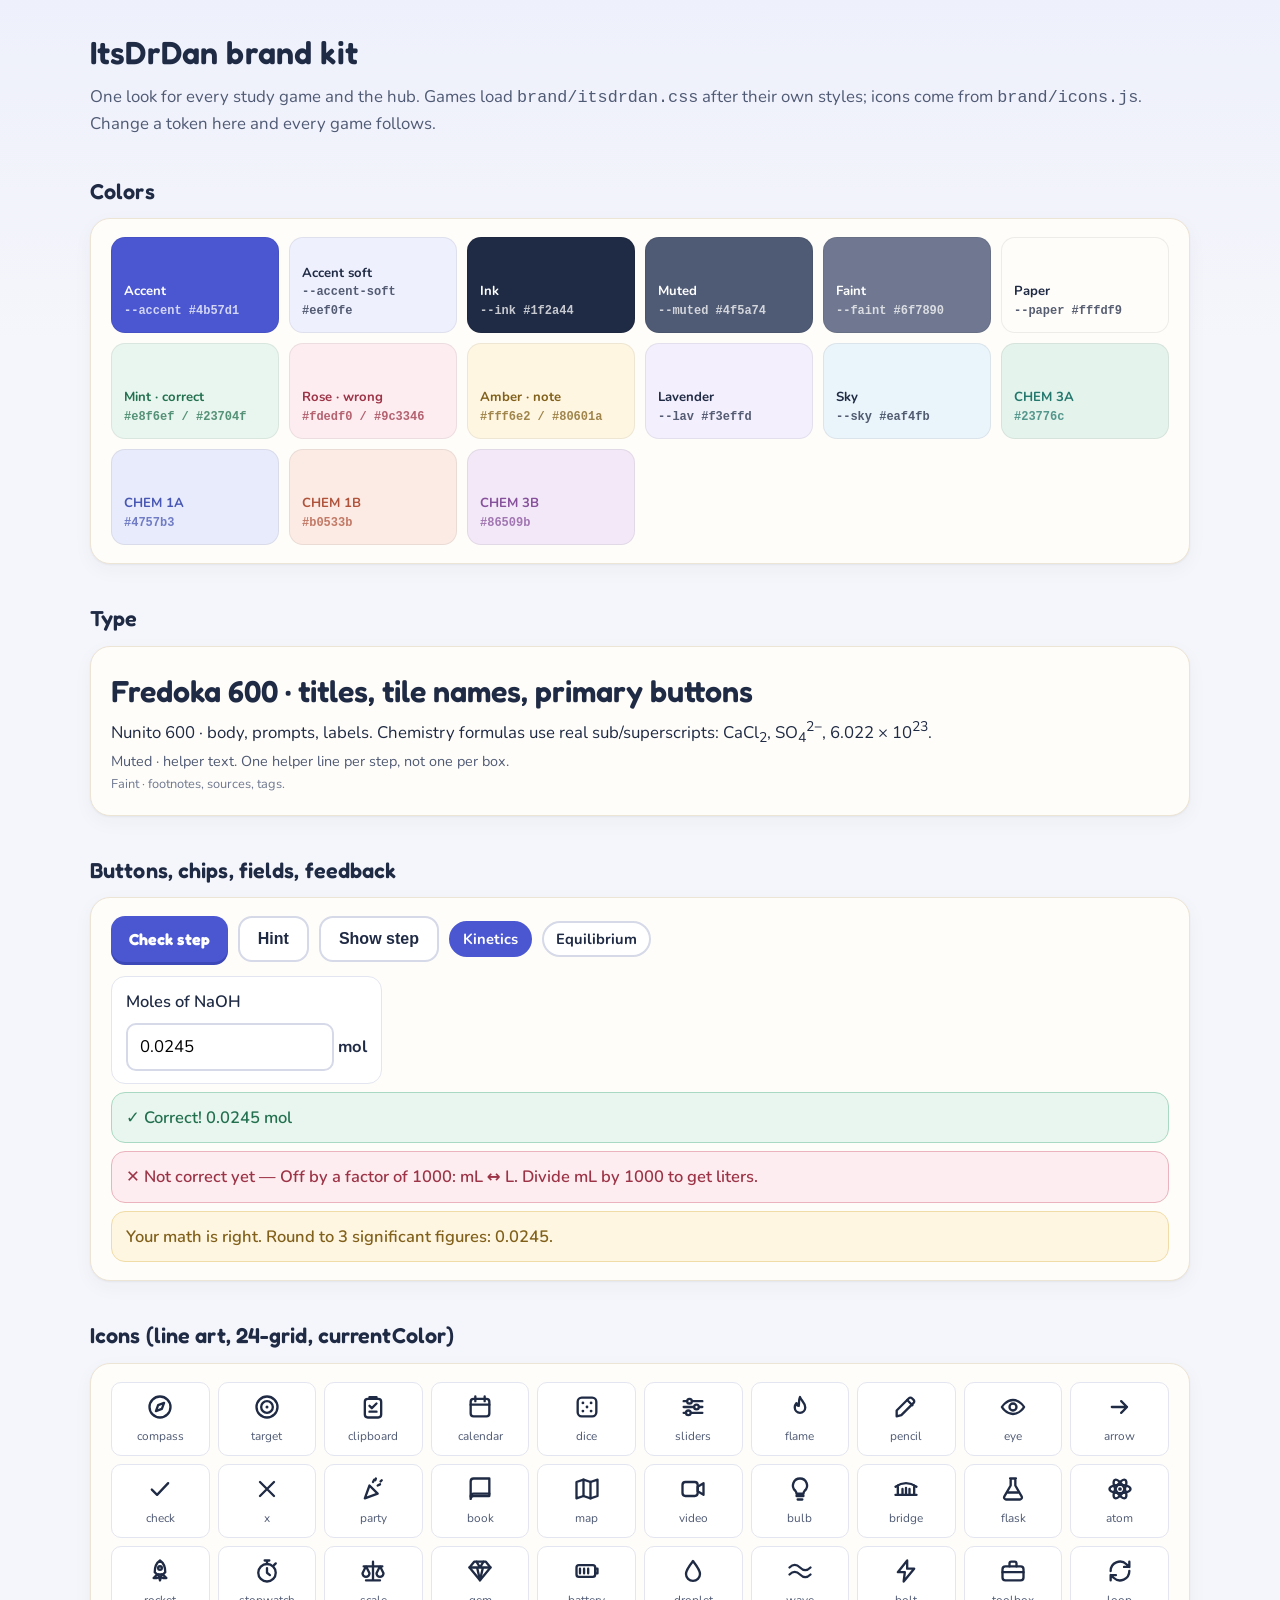
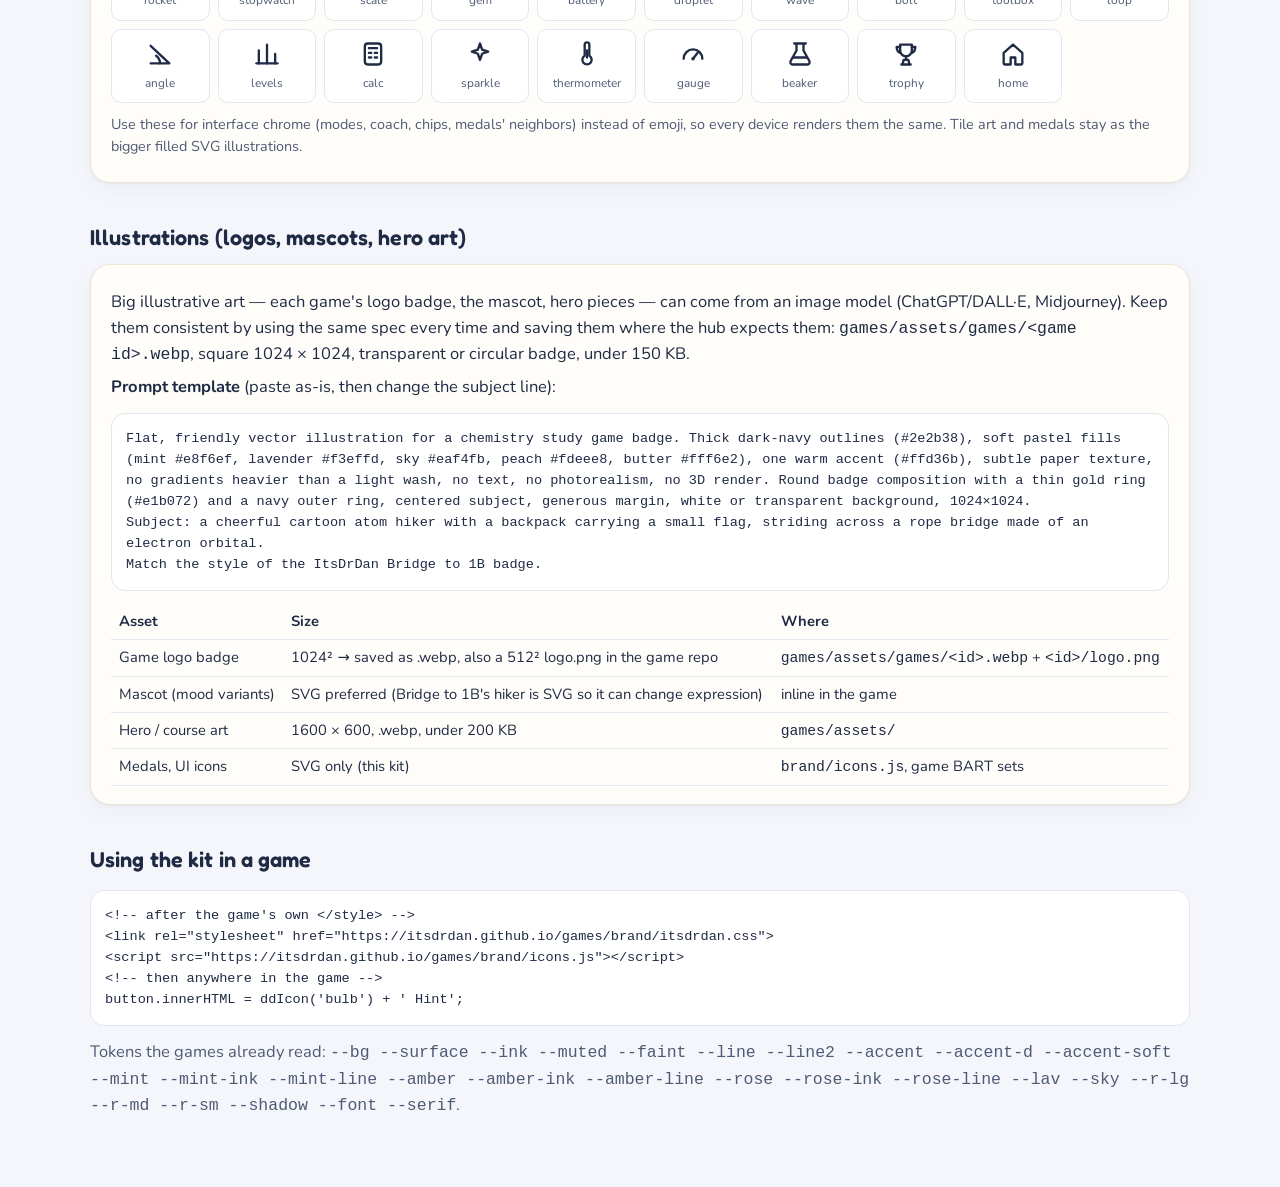
==== brand/index.html @ 63e10af7 "Brand kit: brand/itsdrdan.css (shared tokens + Fredoka/Nunito), brand/icons.js (line-art icon set), " ====
<!doctype html>
<html lang="en">
<head>
<meta charset="utf-8">
<meta name="viewport" content="width=device-width,initial-scale=1">
<meta name="robots" content="noindex">
<title>ItsDrDan brand kit · study games</title>
<link rel="icon" href="../assets/logo-32.png">
<link rel="stylesheet" href="itsdrdan.css">
<style>
body{margin:0;background:linear-gradient(180deg,#eef0fb 0,var(--bg) 340px);color:var(--ink);line-height:1.55;font-size:16.5px}
.wrap{max-width:1100px;margin:auto;padding:28px 18px 70px}
h1{font-size:2rem;margin:0 0 4px}h2{font-size:1.35rem;margin:38px 0 10px}p{margin:6px 0}
.lead{color:var(--muted);font-size:1.05rem}
.card{background:var(--paper);border:1px solid #ece4d4;border-radius:var(--r-lg);box-shadow:var(--shadow);padding:18px 20px}
.sw{display:grid;grid-template-columns:repeat(auto-fill,minmax(150px,1fr));gap:10px}
.sw div{border-radius:var(--r-md);padding:12px;border:1px solid #0001;min-height:70px;display:flex;flex-direction:column;justify-content:flex-end;font-size:.82rem;font-weight:700}
.sw code{font-size:.75rem;opacity:.75;font-weight:600}
.icons{display:grid;grid-template-columns:repeat(auto-fill,minmax(96px,1fr));gap:8px}
.icons div{text-align:center;background:#fff;border:1px solid var(--line);border-radius:var(--r-sm);padding:10px 4px;font-size:.74rem;color:var(--muted)}
.icons .ui{width:28px;height:28px;color:var(--ink);display:block;margin:0 auto 6px}
.row{display:flex;gap:10px;flex-wrap:wrap;align-items:center}
.btn{display:inline-flex;align-items:center;gap:8px;min-height:46px;padding:9px 18px;border-radius:14px;border:0;font-weight:700;cursor:pointer;font-size:1rem}
.btn.primary{background:var(--accent);color:#fff;box-shadow:0 3px 0 var(--accent-d);font-family:var(--font-display)}
.btn.secondary{background:#fff;color:var(--ink);border:2px solid var(--line2)}
.chip{display:inline-flex;align-items:center;gap:6px;border:2px solid var(--line2);background:#fff;border-radius:999px;padding:5px 12px;font-weight:700;font-size:.92rem}
.chip.on{background:var(--accent);border-color:var(--accent);color:#fff}
.field{display:block;background:#fff;border:1px solid var(--line);border-radius:var(--r-md);padding:12px 14px}
.field span{display:block;font-weight:600;margin-bottom:8px}.field input{font:inherit;font-size:1.05rem;padding:9px 12px;border:2px solid var(--line2);border-radius:var(--r-sm);width:180px}
.fb{border-radius:var(--r-md);padding:12px 14px;margin-top:8px;font-weight:600}
.fb.good{background:var(--mint);border:1.5px solid var(--mint-line);color:var(--mint-ink)}.fb.bad{background:var(--rose);border:1.5px solid var(--rose-line);color:var(--rose-ink)}.fb.info{background:var(--amber);border:1.5px solid var(--amber-line);color:var(--amber-ink)}
pre{background:#fff;border:1px solid var(--line);border-radius:var(--r-md);padding:14px;overflow:auto;font-size:.85rem;white-space:pre-wrap}
.type p{margin:2px 0}
table{border-collapse:collapse;width:100%;font-size:.92rem}td,th{text-align:left;padding:6px 8px;border-bottom:1px solid var(--line);vertical-align:top}
</style>
</head>
<body><div class="wrap">
<h1>ItsDrDan brand kit</h1>
<p class="lead">One look for every study game and the hub. Games load <code>brand/itsdrdan.css</code> after their own styles; icons come from <code>brand/icons.js</code>. Change a token here and every game follows.</p>

<h2>Colors</h2>
<div class="card"><div class="sw">
 <div style="background:var(--accent);color:#fff">Accent<code>--accent #4b57d1</code></div>
 <div style="background:var(--accent-soft)">Accent soft<code>--accent-soft #eef0fe</code></div>
 <div style="background:var(--ink);color:#fff">Ink<code>--ink #1f2a44</code></div>
 <div style="background:var(--muted);color:#fff">Muted<code>--muted #4f5a74</code></div>
 <div style="background:var(--faint);color:#fff">Faint<code>--faint #6f7890</code></div>
 <div style="background:var(--paper)">Paper<code>--paper #fffdf9</code></div>
 <div style="background:var(--mint);color:var(--mint-ink)">Mint · correct<code>#e8f6ef / #23704f</code></div>
 <div style="background:var(--rose);color:var(--rose-ink)">Rose · wrong<code>#fdedf0 / #9c3346</code></div>
 <div style="background:var(--amber);color:var(--amber-ink)">Amber · note<code>#fff6e2 / #80601a</code></div>
 <div style="background:var(--lav)">Lavender<code>--lav #f3effd</code></div>
 <div style="background:var(--sky)">Sky<code>--sky #eaf4fb</code></div>
 <div style="background:var(--c3A-bg);color:var(--c3A)">CHEM 3A<code>#23776c</code></div>
 <div style="background:var(--c1A-bg);color:var(--c1A)">CHEM 1A<code>#4757b3</code></div>
 <div style="background:var(--c1B-bg);color:var(--c1B)">CHEM 1B<code>#b0533b</code></div>
 <div style="background:var(--c3B-bg);color:var(--c3B)">CHEM 3B<code>#86509b</code></div>
</div></div>

<h2>Type</h2>
<div class="card type">
 <p style="font-family:var(--font-display);font-size:1.9rem;font-weight:600">Fredoka 600 · titles, tile names, primary buttons</p>
 <p style="font-size:1.05rem">Nunito 600 · body, prompts, labels. Chemistry formulas use real sub/superscripts: CaCl<sub>2</sub>, SO<sub>4</sub><sup>2−</sup>, 6.022 × 10<sup>23</sup>.</p>
 <p style="color:var(--muted);font-size:.9rem">Muted · helper text. One helper line per step, not one per box.</p>
 <p style="color:var(--faint);font-size:.8rem">Faint · footnotes, sources, tags.</p>
</div>

<h2>Buttons, chips, fields, feedback</h2>
<div class="card">
 <div class="row"><button class="btn primary">Check step</button><button class="btn secondary">Hint</button><button class="btn secondary">Show step</button><span class="chip on">Kinetics</span><span class="chip">Equilibrium</span></div>
 <div class="row" style="margin-top:14px;align-items:flex-start"><label class="field"><span>Moles of NaOH</span><input value="0.0245"> <b>mol</b></label></div>
 <div class="fb good">✓ Correct! 0.0245 mol</div>
 <div class="fb bad">✕ Not correct yet — Off by a factor of 1000: mL ↔ L. Divide mL by 1000 to get liters.</div>
 <div class="fb info">Your math is right. Round to 3 significant figures: 0.0245.</div>
</div>

<h2>Icons (line art, 24-grid, currentColor)</h2>
<div class="card"><div class="icons" id="icons"></div><p style="color:var(--muted);font-size:.9rem;margin-top:10px">Use these for interface chrome (modes, coach, chips, medals' neighbors) instead of emoji, so every device renders them the same. Tile art and medals stay as the bigger filled SVG illustrations.</p></div>

<h2>Illustrations (logos, mascots, hero art)</h2>
<div class="card">
<p>Big illustrative art — each game's logo badge, the mascot, hero pieces — can come from an image model (ChatGPT/DALL·E, Midjourney). Keep them consistent by using the same spec every time and saving them where the hub expects them: <code>games/assets/games/&lt;game id&gt;.webp</code>, square 1024 × 1024, transparent or circular badge, under 150 KB.</p>
<p><b>Prompt template</b> (paste as-is, then change the subject line):</p>
<pre>Flat, friendly vector illustration for a chemistry study game badge. Thick dark-navy outlines (#2e2b38), soft pastel fills (mint #e8f6ef, lavender #f3effd, sky #eaf4fb, peach #fdeee8, butter #fff6e2), one warm accent (#ffd36b), subtle paper texture, no gradients heavier than a light wash, no text, no photorealism, no 3D render. Round badge composition with a thin gold ring (#e1b072) and a navy outer ring, centered subject, generous margin, white or transparent background, 1024×1024.
Subject: a cheerful cartoon atom hiker with a backpack carrying a small flag, striding across a rope bridge made of an electron orbital.
Match the style of the ItsDrDan Bridge to 1B badge.</pre>
<table><tr><th>Asset</th><th>Size</th><th>Where</th></tr>
<tr><td>Game logo badge</td><td>1024² → saved as .webp, also a 512² logo.png in the game repo</td><td><code>games/assets/games/&lt;id&gt;.webp</code> + <code>&lt;id&gt;/logo.png</code></td></tr>
<tr><td>Mascot (mood variants)</td><td>SVG preferred (Bridge to 1B's hiker is SVG so it can change expression)</td><td>inline in the game</td></tr>
<tr><td>Hero / course art</td><td>1600 × 600, .webp, under 200 KB</td><td><code>games/assets/</code></td></tr>
<tr><td>Medals, UI icons</td><td>SVG only (this kit)</td><td><code>brand/icons.js</code>, game BART sets</td></tr></table>
</div>

<h2>Using the kit in a game</h2>
<pre>&lt;!-- after the game's own &lt;/style&gt; --&gt;
&lt;link rel="stylesheet" href="https://itsdrdan.github.io/games/brand/itsdrdan.css"&gt;
&lt;script src="https://itsdrdan.github.io/games/brand/icons.js"&gt;&lt;/script&gt;
&lt;!-- then anywhere in the game --&gt;
button.innerHTML = ddIcon('bulb') + ' Hint';</pre>
<p style="color:var(--muted)">Tokens the games already read: <code>--bg --surface --ink --muted --faint --line --line2 --accent --accent-d --accent-soft --mint --mint-ink --mint-line --amber --amber-ink --amber-line --rose --rose-ink --rose-line --lav --sky --r-lg --r-md --r-sm --shadow --font --serif</code>.</p>
</div>
<script src="icons.js"></script>
<script>document.getElementById('icons').innerHTML=Object.keys(DD_ICONS).map(k=>'<div>'+ddIcon(k)+k+'</div>').join('');</script>
</body></html>
---- brand/itsdrdan.css ----
/* ItsDrDan study games — shared brand sheet (v1, Nov 2026)
   Load AFTER a game's own <style>:  <link rel="stylesheet" href="https://itsdrdan.github.io/games/brand/itsdrdan.css">
   It sets the shared tokens (colors, radii, shadow, fonts) that every game template already reads through var(),
   loads the two brand fonts, and styles the shared .ui line-art icons. A game that can't reach it keeps its inline look.
   Edit here once → every game and the study hub follow on their next load. */
@import url("https://fonts.googleapis.com/css2?family=Fredoka:wght@500;600;700&family=Nunito:wght@500;600;700;800;900&display=swap");

:root{
  /* surfaces + text */
  --bg:#f5f6fb;--surface:#fff;--paper:#fffdf9;--ink:#1f2a44;--muted:#4f5a74;--faint:#6f7890;--line:#e3e6f0;--line2:#d5d9e8;
  /* accent + pastels */
  --accent:#4b57d1;--accent-d:#3c47b8;--accent-soft:#eef0fe;
  --mint:#e8f6ef;--mint-ink:#23704f;--mint-line:#a9d9c2;
  --amber:#fff6e2;--amber-ink:#80601a;--amber-line:#f0dca6;
  --rose:#fdedf0;--rose-ink:#9c3346;--rose-line:#eab3bd;
  --lav:#f3effd;--sky:#eaf4fb;
  /* course colors (match the study hub) */
  --c3A:#23776c;--c3A-bg:#e4f3ec;--c1A:#4757b3;--c1A-bg:#e8ebfb;--c1B:#b0533b;--c1B-bg:#fbebe4;--c3B:#86509b;--c3B-bg:#f2e8f7;
  /* shape */
  --r-lg:20px;--r-md:14px;--r-sm:10px;--shadow:0 1px 2px #1f2a440d,0 6px 20px #1f2a440a;
  /* type */
  --font:Nunito,ui-sans-serif,system-ui,-apple-system,"Segoe UI",Roboto,"Helvetica Neue",Arial,sans-serif;
  --font-display:Fredoka,Nunito,system-ui,sans-serif;
  --serif:Cambria,"Times New Roman",serif;
}
body{font-family:var(--font)}
h1,h2,h3,.tb-brand,.mode-name,.play-title,.step-title,summary,.btn.primary,.primary.action{font-family:var(--font-display);letter-spacing:.005em}
h1,h2,h3{font-weight:600}

/* shared line-art icons: <svg class="ui" viewBox="0 0 24 24">…</svg> (see icons.js) */
.ui{width:1.05em;height:1.05em;vertical-align:-.17em;fill:none;stroke:currentColor;stroke-width:2;stroke-linecap:round;stroke-linejoin:round;flex:none}

/* focus + motion */
:focus-visible{outline:3px solid #9fb0ff;outline-offset:2px}
@media(prefers-reduced-motion:reduce){*,*::before,*::after{animation-duration:.001ms!important;transition-duration:.001ms!important}}
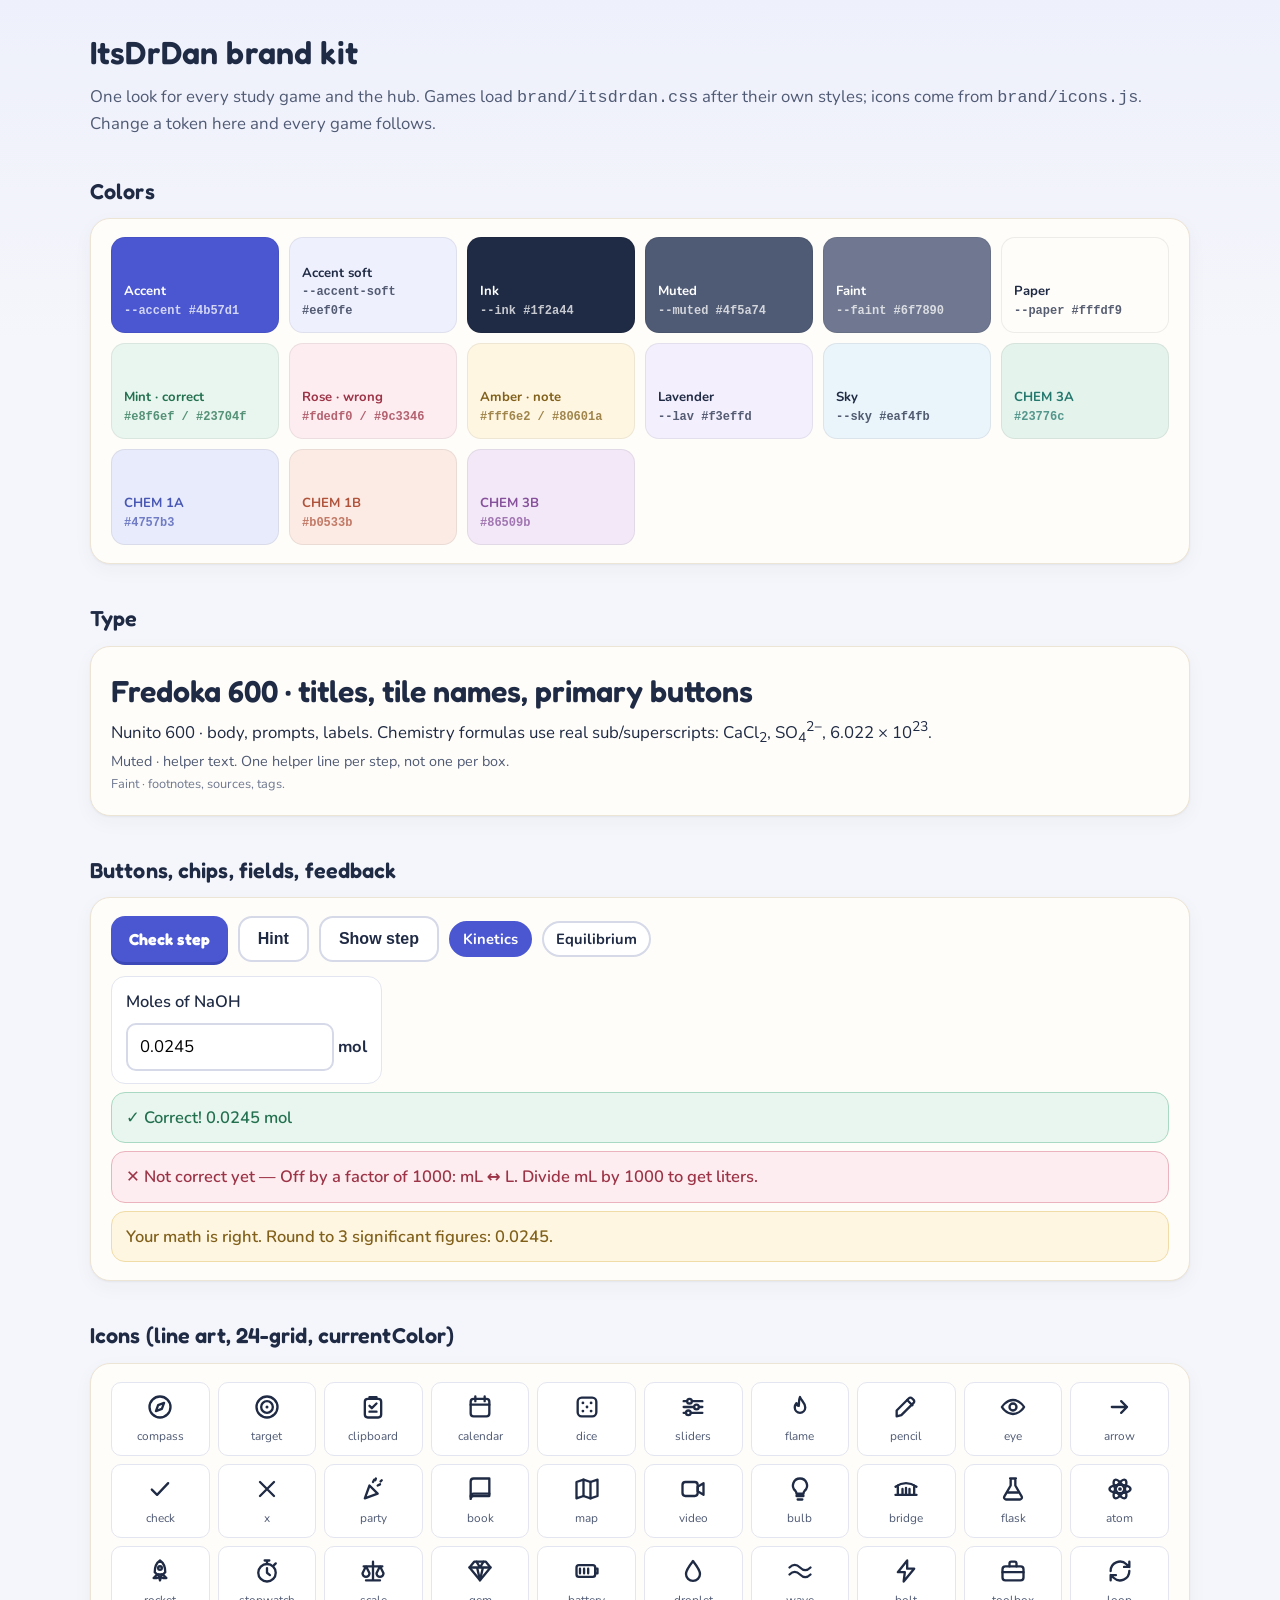
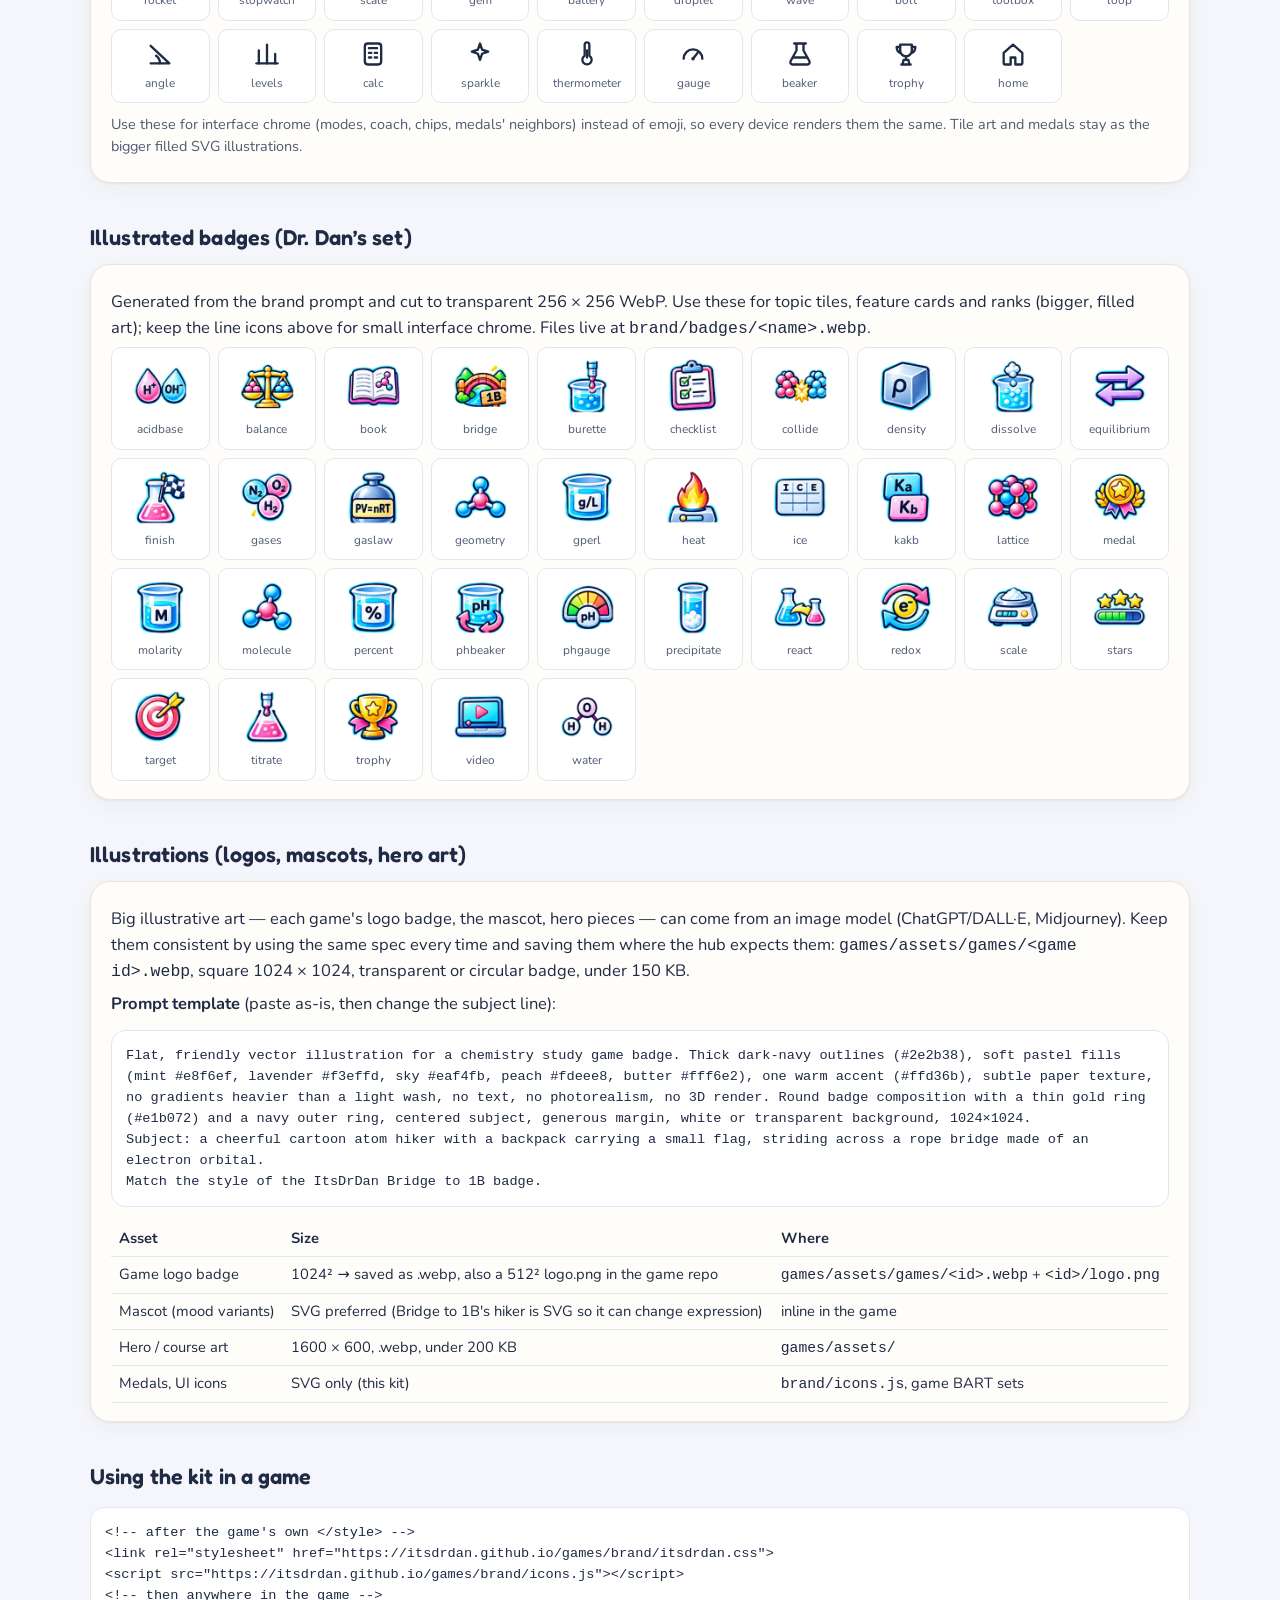
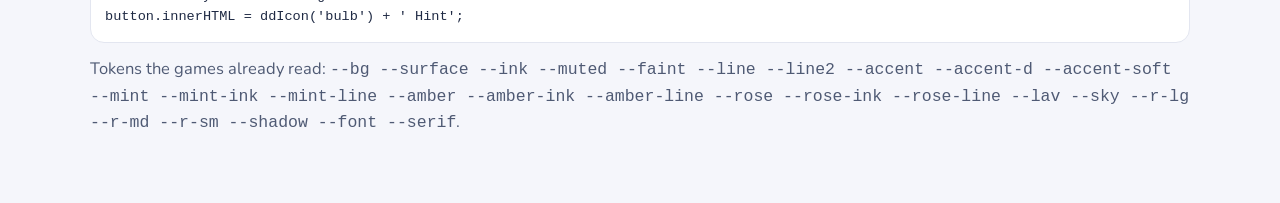
==== commit 442e8251: "Brand kit: Dr. Dan's illustrated badge set (brand/badges, 35 transparent WebPs) with a gallery on th" ====
--- a/brand/index.html
+++ b/brand/index.html
@@ -77,6 +77,9 @@
 <h2>Icons (line art, 24-grid, currentColor)</h2>
 <div class="card"><div class="icons" id="icons"></div><p style="color:var(--muted);font-size:.9rem;margin-top:10px">Use these for interface chrome (modes, coach, chips, medals' neighbors) instead of emoji, so every device renders them the same. Tile art and medals stay as the bigger filled SVG illustrations.</p></div>
 
+<h2>Illustrated badges (Dr. Dan’s set)</h2>
+<div class="card"><p>Generated from the brand prompt and cut to transparent 256 × 256 WebP. Use these for topic tiles, feature cards and ranks (bigger, filled art); keep the line icons above for small interface chrome. Files live at <code>brand/badges/&lt;name&gt;.webp</code>.</p><div class="icons"><div><img src="badges/acidbase.webp" alt="" style="width:56px;height:56px;display:block;margin:0 auto 6px">acidbase</div><div><img src="badges/balance.webp" alt="" style="width:56px;height:56px;display:block;margin:0 auto 6px">balance</div><div><img src="badges/book.webp" alt="" style="width:56px;height:56px;display:block;margin:0 auto 6px">book</div><div><img src="badges/bridge.webp" alt="" style="width:56px;height:56px;display:block;margin:0 auto 6px">bridge</div><div><img src="badges/burette.webp" alt="" style="width:56px;height:56px;display:block;margin:0 auto 6px">burette</div><div><img src="badges/checklist.webp" alt="" style="width:56px;height:56px;display:block;margin:0 auto 6px">checklist</div><div><img src="badges/collide.webp" alt="" style="width:56px;height:56px;display:block;margin:0 auto 6px">collide</div><div><img src="badges/density.webp" alt="" style="width:56px;height:56px;display:block;margin:0 auto 6px">density</div><div><img src="badges/dissolve.webp" alt="" style="width:56px;height:56px;display:block;margin:0 auto 6px">dissolve</div><div><img src="badges/equilibrium.webp" alt="" style="width:56px;height:56px;display:block;margin:0 auto 6px">equilibrium</div><div><img src="badges/finish.webp" alt="" style="width:56px;height:56px;display:block;margin:0 auto 6px">finish</div><div><img src="badges/gases.webp" alt="" style="width:56px;height:56px;display:block;margin:0 auto 6px">gases</div><div><img src="badges/gaslaw.webp" alt="" style="width:56px;height:56px;display:block;margin:0 auto 6px">gaslaw</div><div><img src="badges/geometry.webp" alt="" style="width:56px;height:56px;display:block;margin:0 auto 6px">geometry</div><div><img src="badges/gperl.webp" alt="" style="width:56px;height:56px;display:block;margin:0 auto 6px">gperl</div><div><img src="badges/heat.webp" alt="" style="width:56px;height:56px;display:block;margin:0 auto 6px">heat</div><div><img src="badges/ice.webp" alt="" style="width:56px;height:56px;display:block;margin:0 auto 6px">ice</div><div><img src="badges/kakb.webp" alt="" style="width:56px;height:56px;display:block;margin:0 auto 6px">kakb</div><div><img src="badges/lattice.webp" alt="" style="width:56px;height:56px;display:block;margin:0 auto 6px">lattice</div><div><img src="badges/medal.webp" alt="" style="width:56px;height:56px;display:block;margin:0 auto 6px">medal</div><div><img src="badges/molarity.webp" alt="" style="width:56px;height:56px;display:block;margin:0 auto 6px">molarity</div><div><img src="badges/molecule.webp" alt="" style="width:56px;height:56px;display:block;margin:0 auto 6px">molecule</div><div><img src="badges/percent.webp" alt="" style="width:56px;height:56px;display:block;margin:0 auto 6px">percent</div><div><img src="badges/phbeaker.webp" alt="" style="width:56px;height:56px;display:block;margin:0 auto 6px">phbeaker</div><div><img src="badges/phgauge.webp" alt="" style="width:56px;height:56px;display:block;margin:0 auto 6px">phgauge</div><div><img src="badges/precipitate.webp" alt="" style="width:56px;height:56px;display:block;margin:0 auto 6px">precipitate</div><div><img src="badges/react.webp" alt="" style="width:56px;height:56px;display:block;margin:0 auto 6px">react</div><div><img src="badges/redox.webp" alt="" style="width:56px;height:56px;display:block;margin:0 auto 6px">redox</div><div><img src="badges/scale.webp" alt="" style="width:56px;height:56px;display:block;margin:0 auto 6px">scale</div><div><img src="badges/stars.webp" alt="" style="width:56px;height:56px;display:block;margin:0 auto 6px">stars</div><div><img src="badges/target.webp" alt="" style="width:56px;height:56px;display:block;margin:0 auto 6px">target</div><div><img src="badges/titrate.webp" alt="" style="width:56px;height:56px;display:block;margin:0 auto 6px">titrate</div><div><img src="badges/trophy.webp" alt="" style="width:56px;height:56px;display:block;margin:0 auto 6px">trophy</div><div><img src="badges/video.webp" alt="" style="width:56px;height:56px;display:block;margin:0 auto 6px">video</div><div><img src="badges/water.webp" alt="" style="width:56px;height:56px;display:block;margin:0 auto 6px">water</div></div></div>
+
 <h2>Illustrations (logos, mascots, hero art)</h2>
 <div class="card">
 <p>Big illustrative art — each game's logo badge, the mascot, hero pieces — can come from an image model (ChatGPT/DALL·E, Midjourney). Keep them consistent by using the same spec every time and saving them where the hub expects them: <code>games/assets/games/&lt;game id&gt;.webp</code>, square 1024 × 1024, transparent or circular badge, under 150 KB.</p>
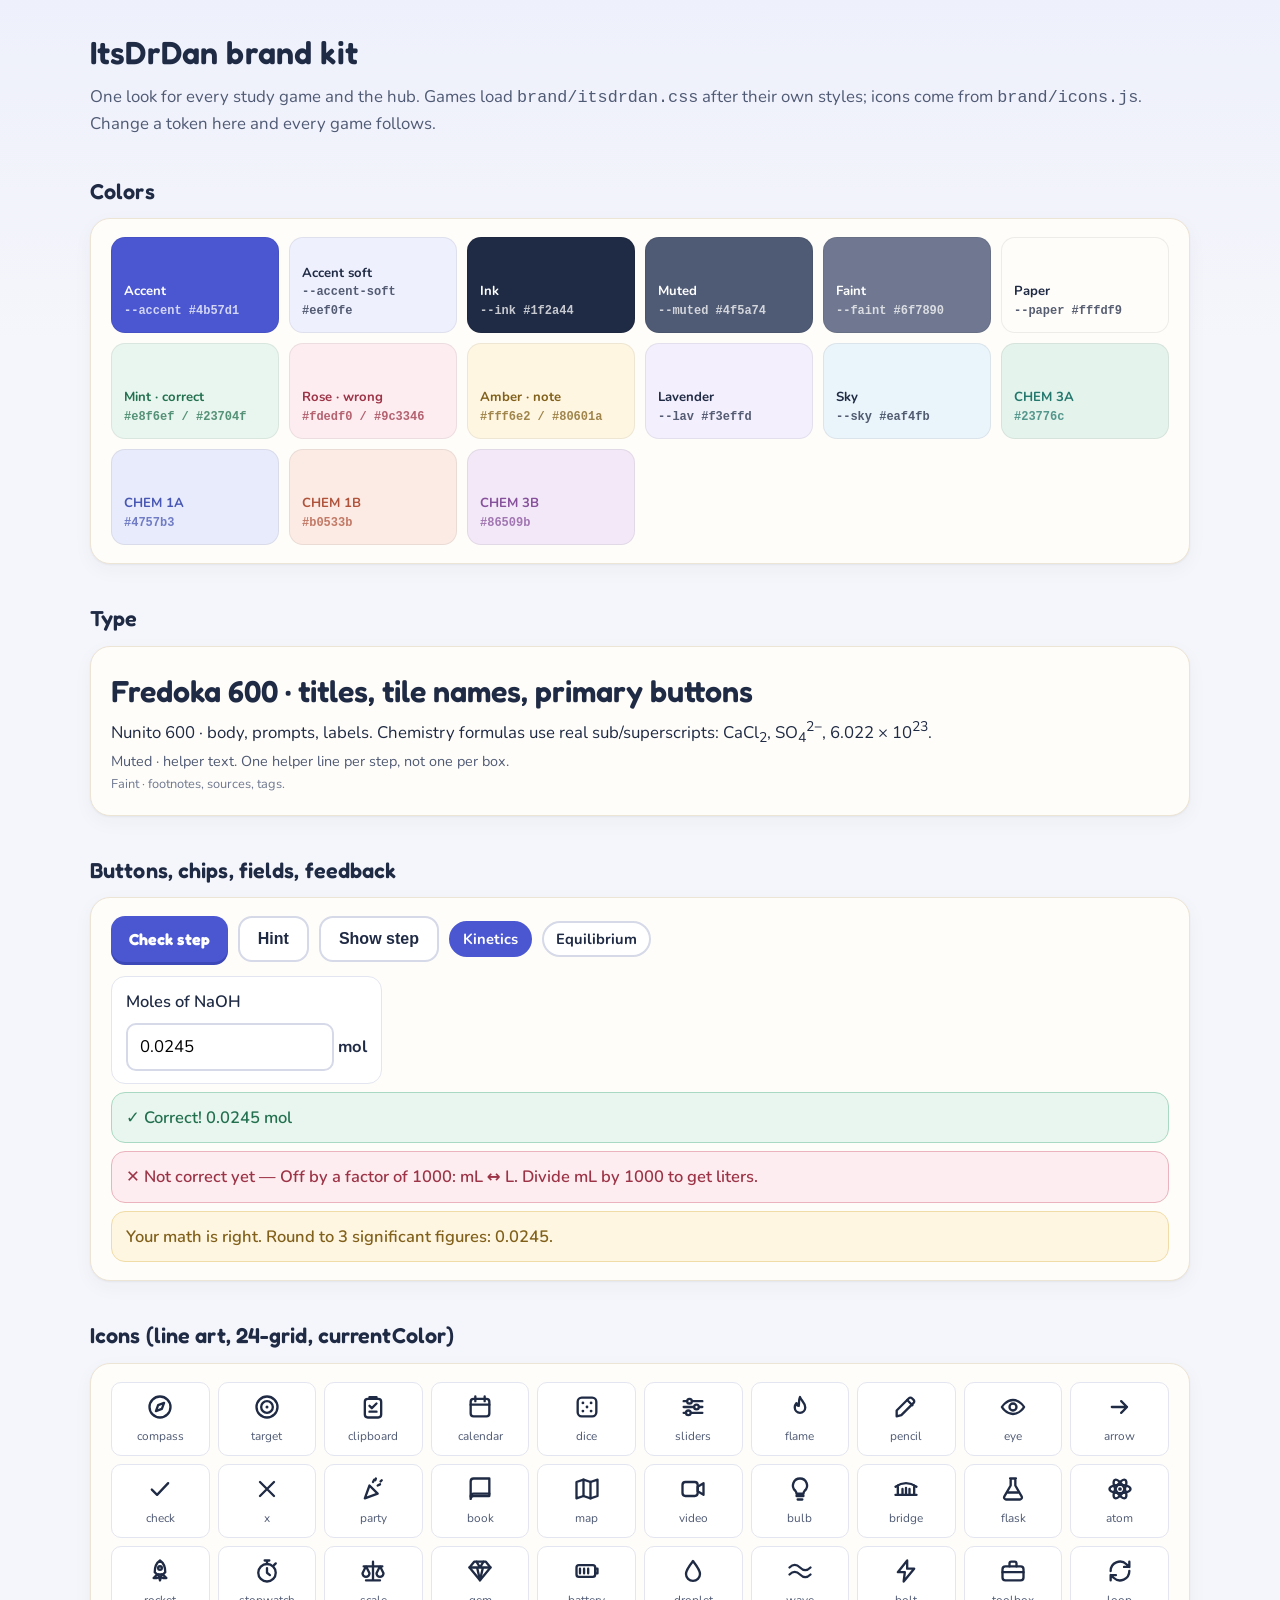
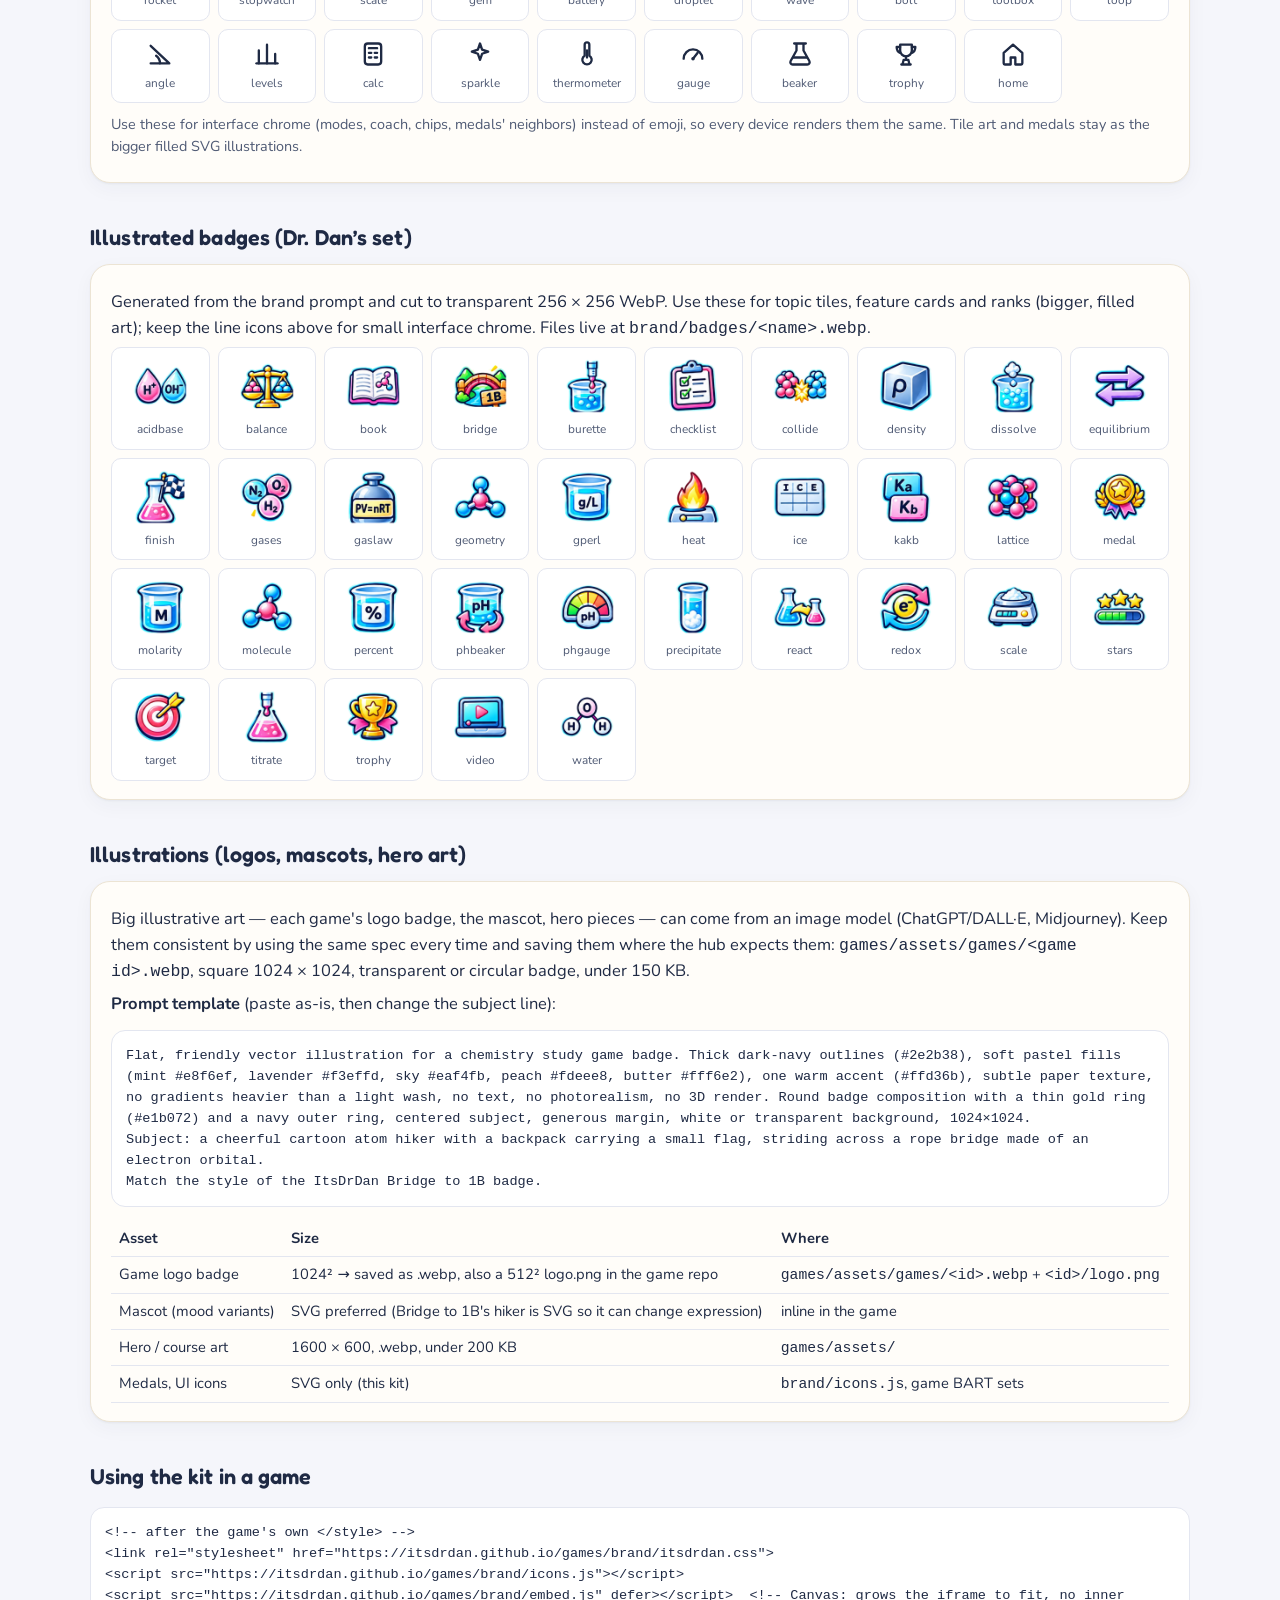
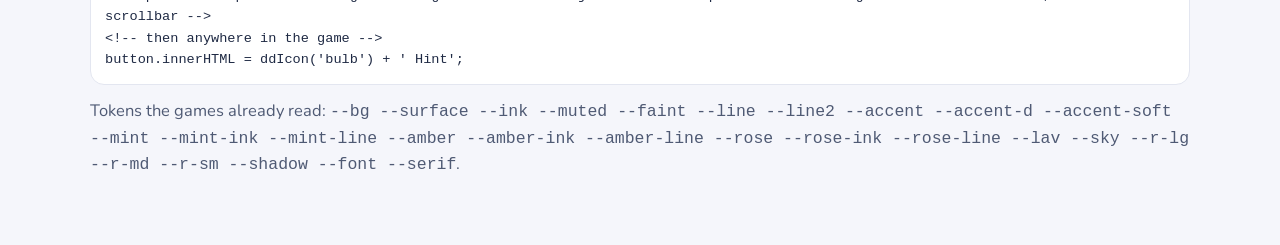
==== commit 4fd47590: "Brand kit: add embed.js so games auto-resize their Canvas iframe (no inner scrollbar) Posts lti.fram" ====
--- a/brand/index.html
+++ b/brand/index.html
@@ -98,6 +98,7 @@
 <pre>&lt;!-- after the game's own &lt;/style&gt; --&gt;
 &lt;link rel="stylesheet" href="https://itsdrdan.github.io/games/brand/itsdrdan.css"&gt;
 &lt;script src="https://itsdrdan.github.io/games/brand/icons.js"&gt;&lt;/script&gt;
+&lt;script src="https://itsdrdan.github.io/games/brand/embed.js" defer&gt;&lt;/script&gt;  &lt;!-- Canvas: grows the iframe to fit, no inner scrollbar --&gt;
 &lt;!-- then anywhere in the game --&gt;
 button.innerHTML = ddIcon('bulb') + ' Hint';</pre>
 <p style="color:var(--muted)">Tokens the games already read: <code>--bg --surface --ink --muted --faint --line --line2 --accent --accent-d --accent-soft --mint --mint-ink --mint-line --amber --amber-ink --amber-line --rose --rose-ink --rose-line --lav --sky --r-lg --r-md --r-sm --shadow --font --serif</code>.</p>
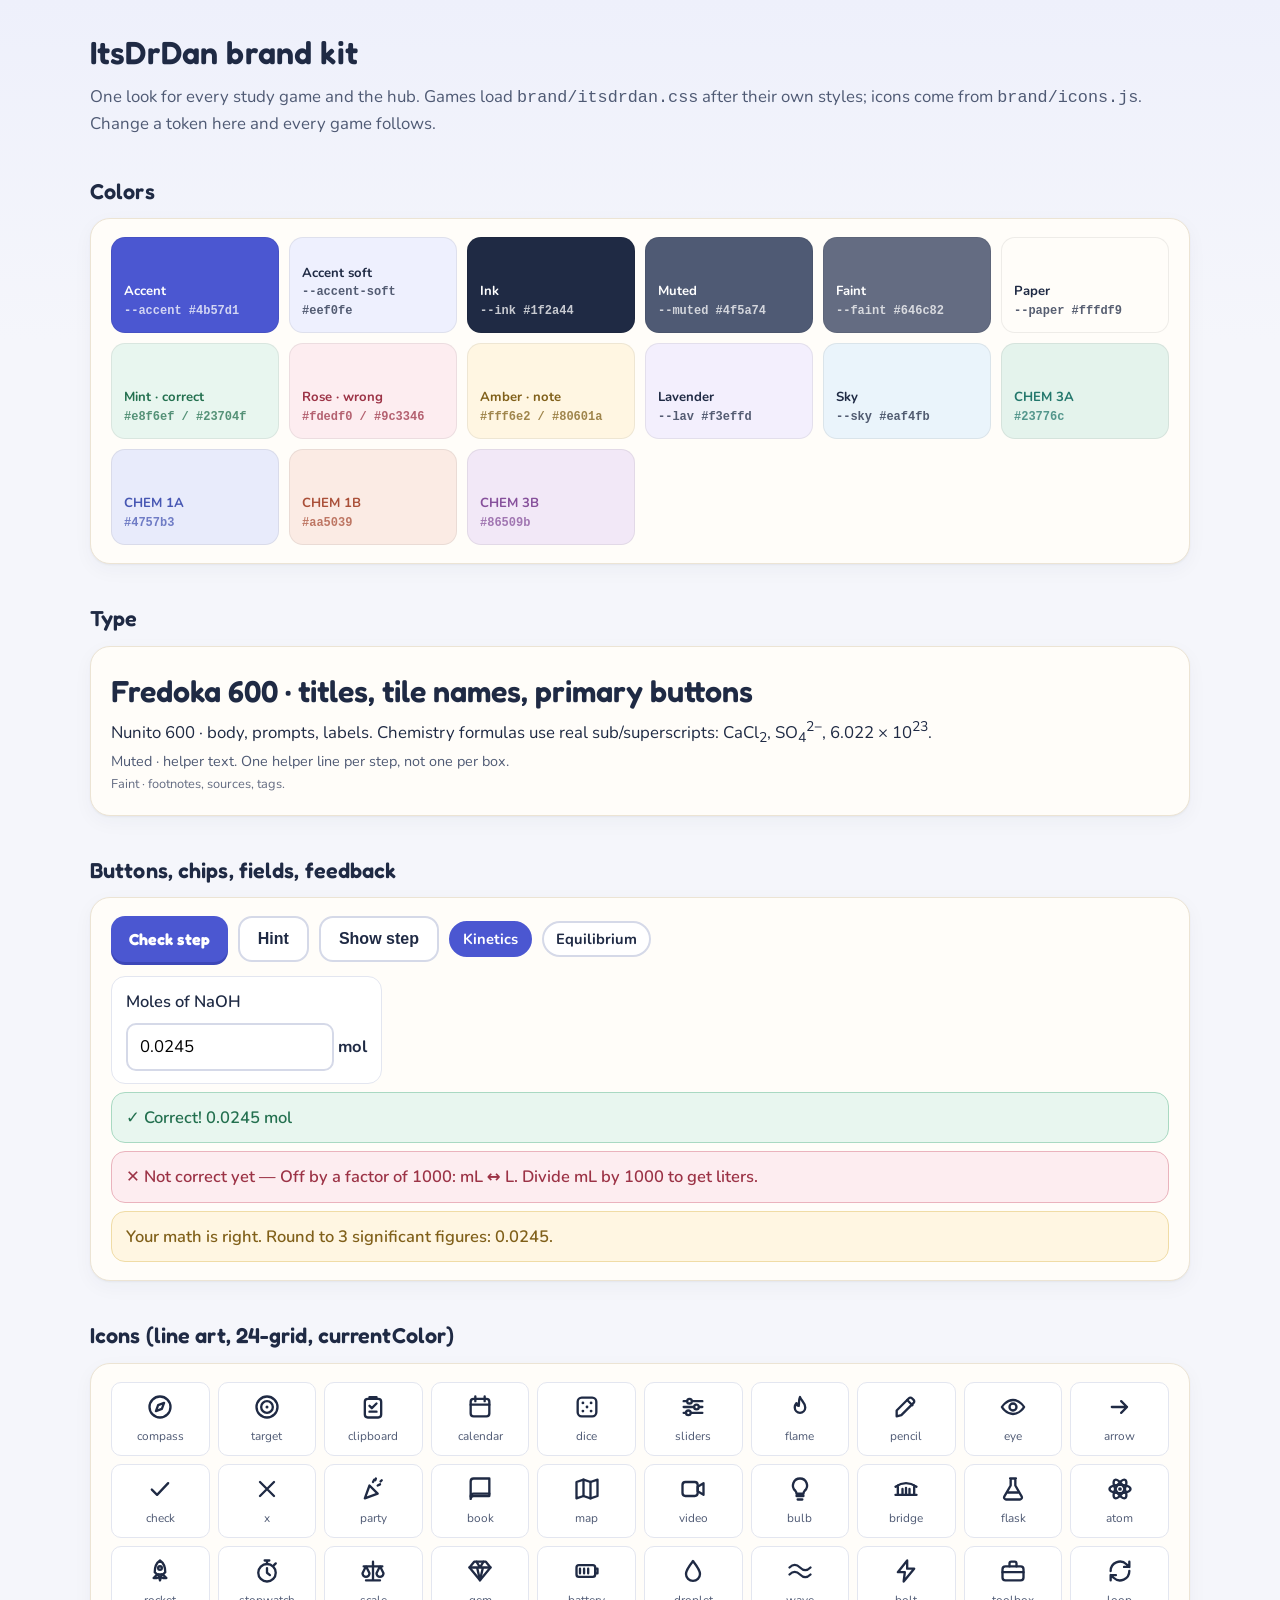
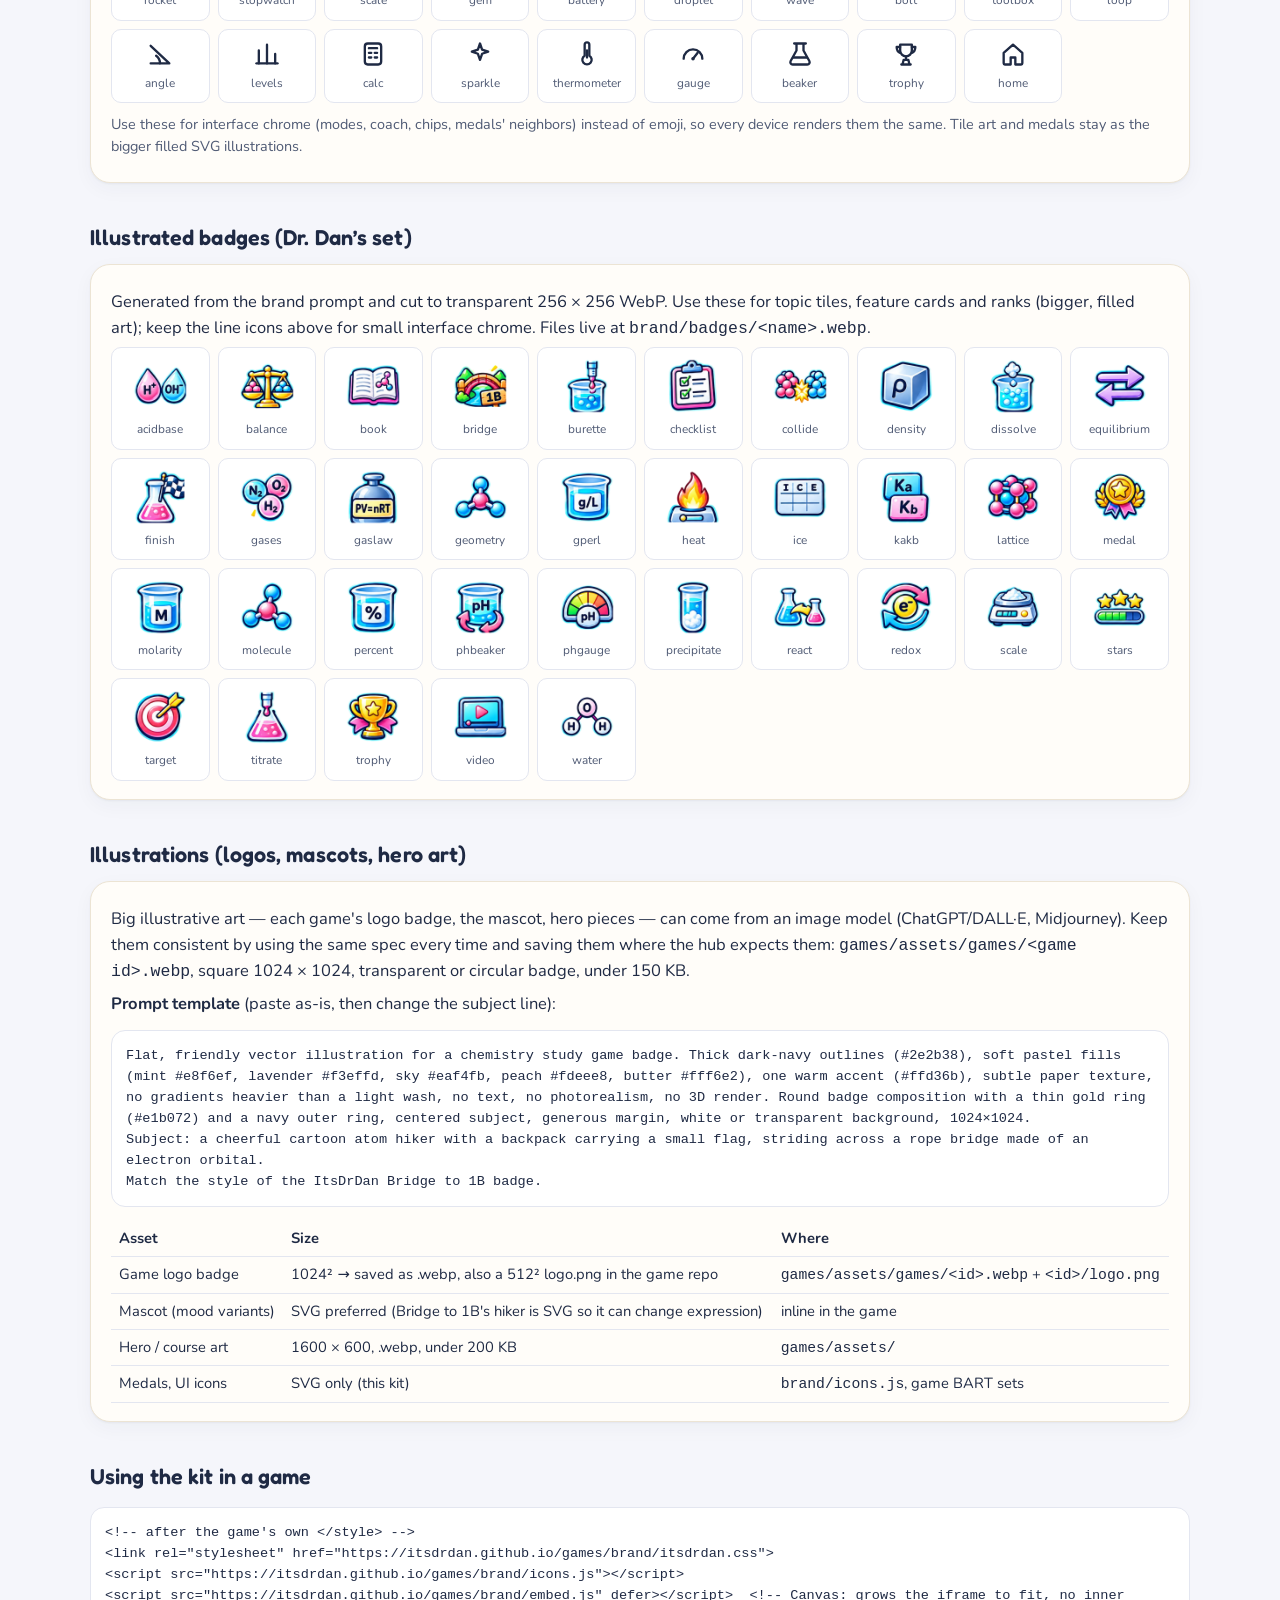
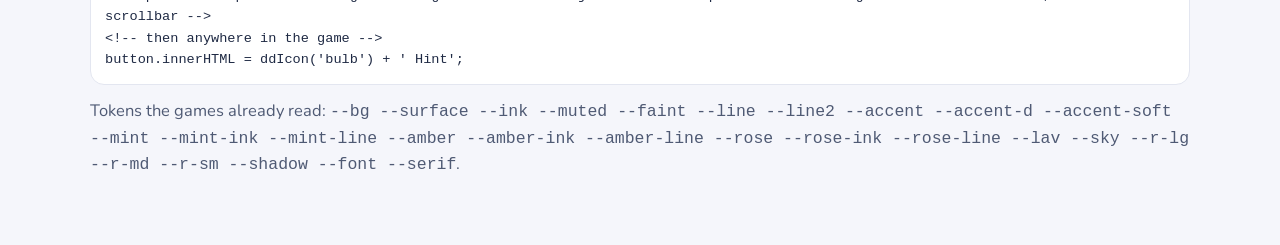
==== commit e1dd3212: "Accessibility: darken muted and accent text colors to meet WCAG 4.5:1 contrast Co-Authored-By: Claud" ====
--- a/brand/index.html
+++ b/brand/index.html
@@ -44,7 +44,7 @@
  <div style="background:var(--accent-soft)">Accent soft<code>--accent-soft #eef0fe</code></div>
  <div style="background:var(--ink);color:#fff">Ink<code>--ink #1f2a44</code></div>
  <div style="background:var(--muted);color:#fff">Muted<code>--muted #4f5a74</code></div>
- <div style="background:var(--faint);color:#fff">Faint<code>--faint #6f7890</code></div>
+ <div style="background:var(--faint);color:#fff">Faint<code>--faint #646c82</code></div>
  <div style="background:var(--paper)">Paper<code>--paper #fffdf9</code></div>
  <div style="background:var(--mint);color:var(--mint-ink)">Mint · correct<code>#e8f6ef / #23704f</code></div>
  <div style="background:var(--rose);color:var(--rose-ink)">Rose · wrong<code>#fdedf0 / #9c3346</code></div>
@@ -53,7 +53,7 @@
  <div style="background:var(--sky)">Sky<code>--sky #eaf4fb</code></div>
  <div style="background:var(--c3A-bg);color:var(--c3A)">CHEM 3A<code>#23776c</code></div>
  <div style="background:var(--c1A-bg);color:var(--c1A)">CHEM 1A<code>#4757b3</code></div>
- <div style="background:var(--c1B-bg);color:var(--c1B)">CHEM 1B<code>#b0533b</code></div>
+ <div style="background:var(--c1B-bg);color:var(--c1B)">CHEM 1B<code>#aa5039</code></div>
  <div style="background:var(--c3B-bg);color:var(--c3B)">CHEM 3B<code>#86509b</code></div>
 </div></div>
 
--- a/brand/itsdrdan.css
+++ b/brand/itsdrdan.css
@@ -7,7 +7,7 @@
 
 :root{
   /* surfaces + text */
-  --bg:#f5f6fb;--surface:#fff;--paper:#fffdf9;--ink:#1f2a44;--muted:#4f5a74;--faint:#6f7890;--line:#e3e6f0;--line2:#d5d9e8;
+  --bg:#f5f6fb;--surface:#fff;--paper:#fffdf9;--ink:#1f2a44;--muted:#4f5a74;--faint:#646c82;--line:#e3e6f0;--line2:#d5d9e8;
   /* accent + pastels */
   --accent:#4b57d1;--accent-d:#3c47b8;--accent-soft:#eef0fe;
   --mint:#e8f6ef;--mint-ink:#23704f;--mint-line:#a9d9c2;
@@ -15,7 +15,7 @@
   --rose:#fdedf0;--rose-ink:#9c3346;--rose-line:#eab3bd;
   --lav:#f3effd;--sky:#eaf4fb;
   /* course colors (match the study hub) */
-  --c3A:#23776c;--c3A-bg:#e4f3ec;--c1A:#4757b3;--c1A-bg:#e8ebfb;--c1B:#b0533b;--c1B-bg:#fbebe4;--c3B:#86509b;--c3B-bg:#f2e8f7;
+  --c3A:#23776c;--c3A-bg:#e4f3ec;--c1A:#4757b3;--c1A-bg:#e8ebfb;--c1B:#aa5039;--c1B-bg:#fbebe4;--c3B:#86509b;--c3B-bg:#f2e8f7;
   /* shape */
   --r-lg:20px;--r-md:14px;--r-sm:10px;--shadow:0 1px 2px #1f2a440d,0 6px 20px #1f2a440a;
   /* type */
